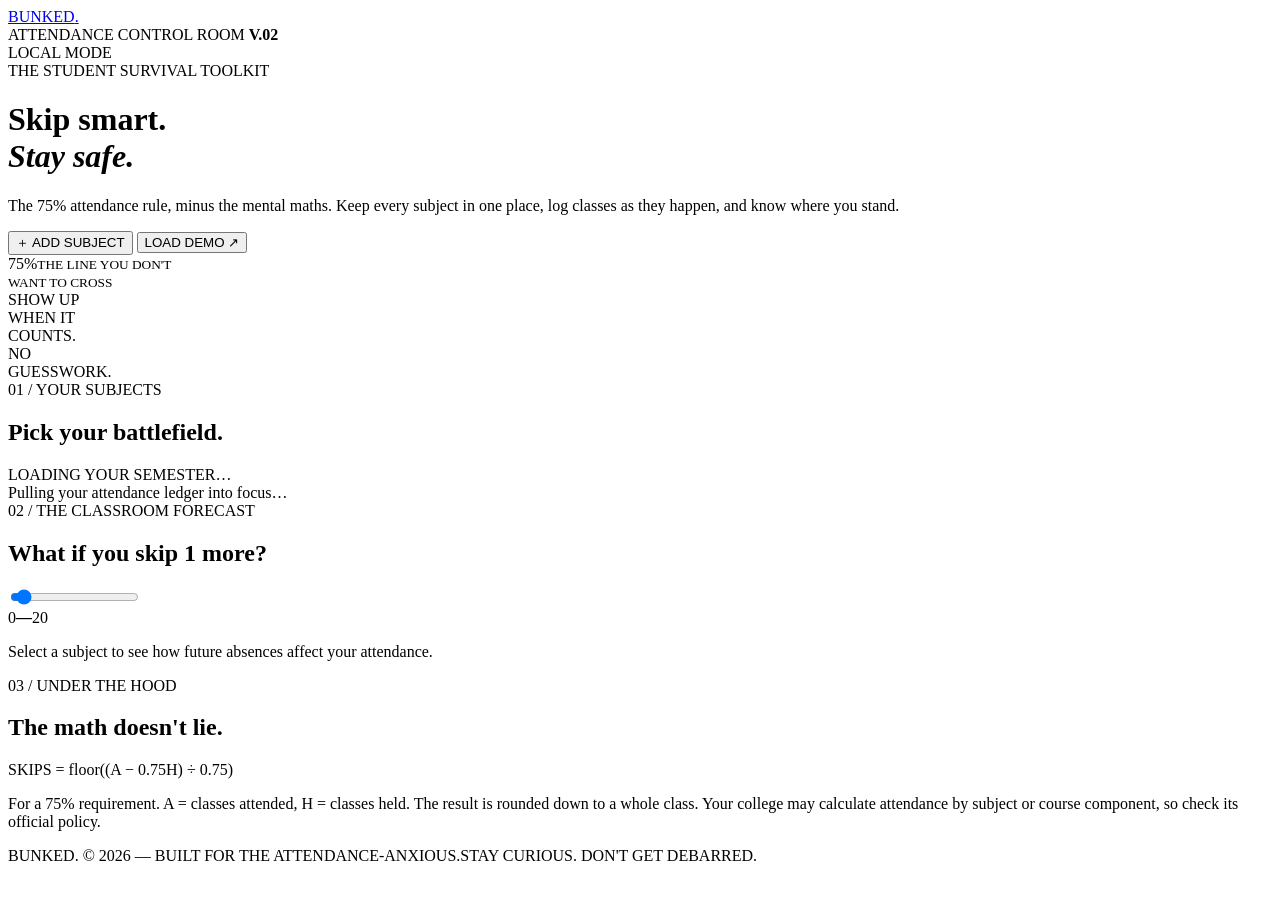
==== v2/templates/index.html @ 1c745c12 "v2.0.0: add full-stack attendance control room" ====
<!doctype html>
<html lang="en">
<head>
<meta charset="utf-8"><meta name="viewport" content="width=device-width,initial-scale=1">
<meta name="theme-color" content="#1e1e1c">
<title>BUNKED. — Attendance Control Room</title>
<link rel="preconnect" href="https://fonts.googleapis.com">
<link rel="preconnect" href="https://fonts.gstatic.com" crossorigin>
<link href="https://fonts.googleapis.com/css2?family=DM+Mono:wght@400;500&family=DM+Sans:wght@400;500;600;700;800&family=Space+Grotesk:wght@500;600;700&display=swap" rel="stylesheet">
<link rel="stylesheet" href="/static/style.css">
</head>
<body>
<div class="grain"></div>
<nav class="nav wrap">
  <a class="logo" href="/">BUNKED<span>.</span></a>
  <div class="navmeta">ATTENDANCE CONTROL ROOM <b>V.02</b></div>
  <span class="live"><i></i> LOCAL MODE</span>
</nav>
<header class="hero wrap">
  <div class="hero-copy">
    <div class="eyebrow">THE STUDENT SURVIVAL TOOLKIT</div>
    <h1>Skip smart.<br><em>Stay safe.</em></h1>
    <p>The 75% attendance rule, minus the mental maths. Keep every subject in one place, log classes as they happen, and know where you stand.</p>
    <button class="primary" id="addSubject">＋ ADD SUBJECT</button>
    <button class="quiet" id="demoBtn">LOAD DEMO ↗</button>
  </div>
  <div class="hero-art" aria-hidden="true">
    <div class="paper paper-one">75%<small>THE LINE YOU DON'T<br>WANT TO CROSS</small></div>
    <div class="paper paper-two">SHOW UP<br>WHEN IT<br>COUNTS.</div>
    <div class="scribble">NO<br>GUESSWORK.</div>
  </div>
</header>
<main class="wrap">
  <section class="section-head">
    <div><div class="eyebrow">01 / YOUR SUBJECTS</div><h2>Pick your battlefield.</h2></div>
    <div class="summary" id="summary">LOADING YOUR SEMESTER…</div>
  </section>
  <section id="subjectList" class="subject-grid">
    <div class="empty">Pulling your attendance ledger into focus…</div>
  </section>
  <section class="bottom-grid">
    <article class="darkcard">
      <div class="eyebrow">02 / THE CLASSROOM FORECAST</div>
      <h2>What if you skip <span id="forecastN">1</span> more?</h2>
      <input id="forecast" type="range" min="0" max="20" value="1">
      <div class="forecast-numbers"><span>0</span><strong id="forecastPct">—</strong><span>20</span></div>
      <p id="forecastVerdict">Select a subject to see how future absences affect your attendance.</p>
    </article>
    <article class="note-card">
      <div class="eyebrow">03 / UNDER THE HOOD</div>
      <h2>The math doesn't lie.</h2>
      <div class="equation">SKIPS = floor((A − 0.75H) ÷ 0.75)</div>
      <p>For a 75% requirement. A = classes attended, H = classes held. The result is rounded down to a whole class. Your college may calculate attendance by subject or course component, so check its official policy.</p>
    </article>
  </section>
  <footer class="footer"><span>BUNKED. © 2026 — BUILT FOR THE ATTENDANCE-ANXIOUS.</span><span>STAY CURIOUS. DON'T GET DEBARRED.</span></footer>
</main>
<div class="toast" id="toast" role="status"></div>
<script src="/static/app.js" defer></script>
</body>
</html>
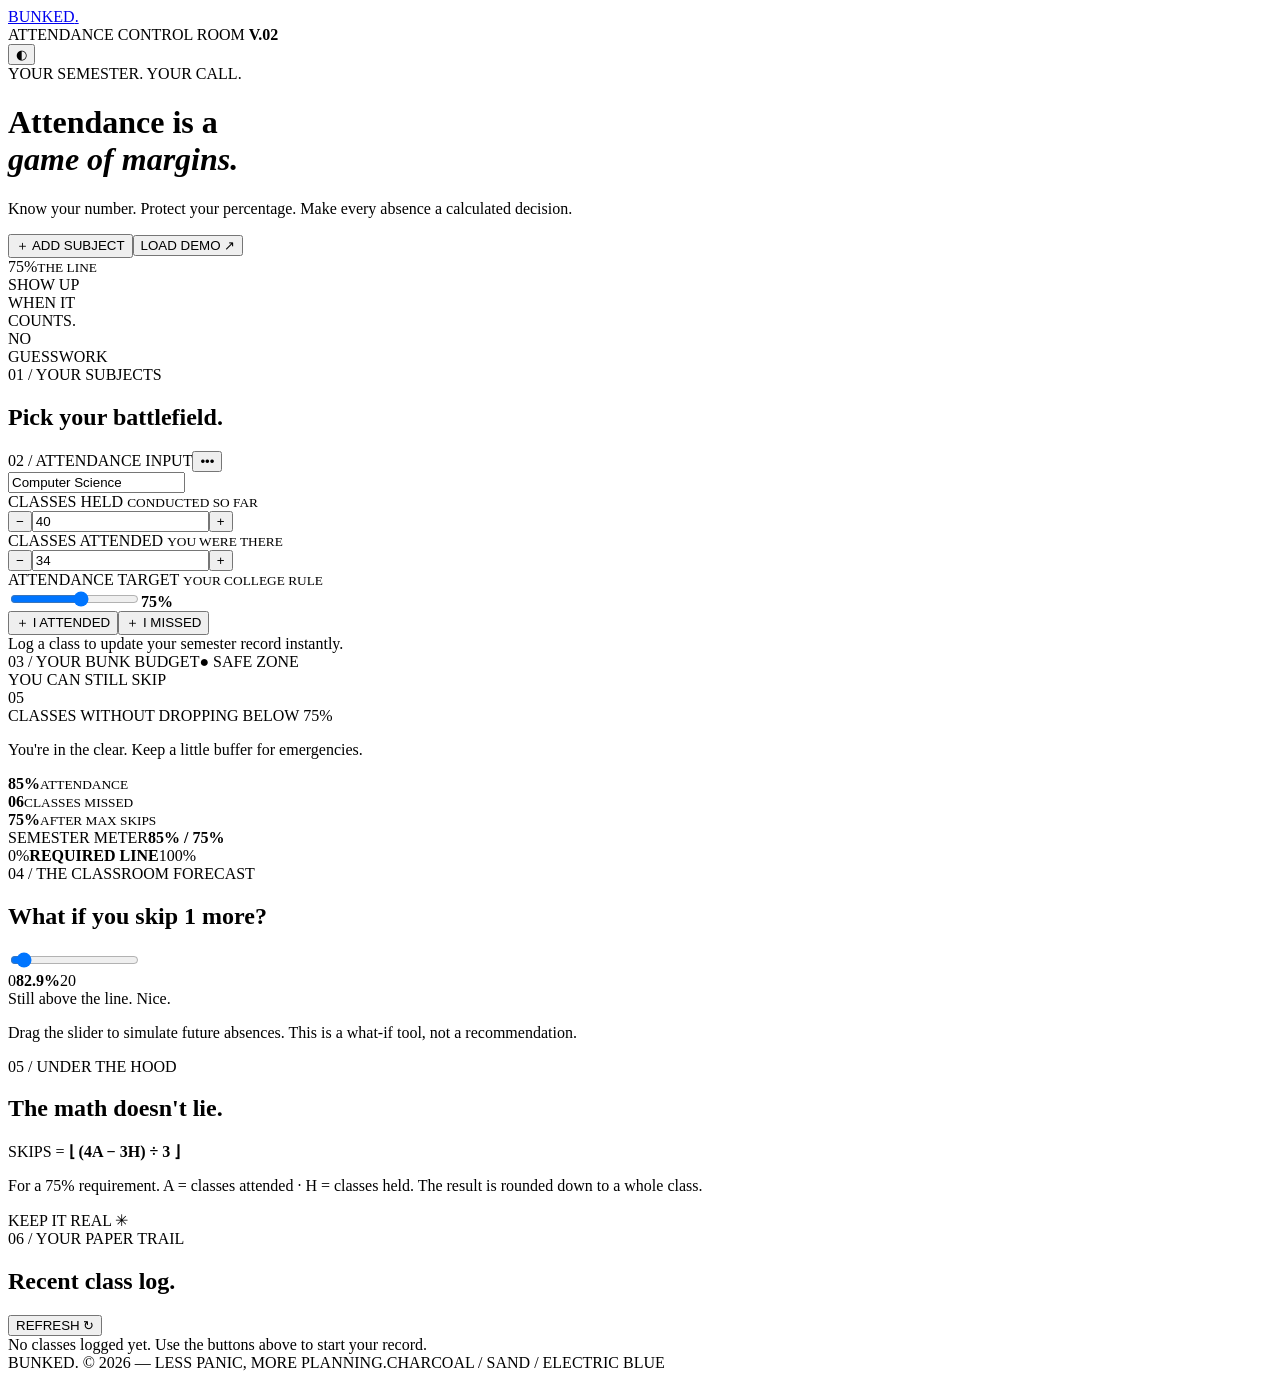
==== commit b4095e56: "v2.1.0: restore dashboard and fix subject creation" ====
--- a/v2/templates/index.html
+++ b/v2/templates/index.html
@@ -1,61 +1,16 @@
-<!doctype html>
-<html lang="en">
-<head>
-<meta charset="utf-8"><meta name="viewport" content="width=device-width,initial-scale=1">
-<meta name="theme-color" content="#1e1e1c">
-<title>BUNKED. — Attendance Control Room</title>
-<link rel="preconnect" href="https://fonts.googleapis.com">
-<link rel="preconnect" href="https://fonts.gstatic.com" crossorigin>
-<link href="https://fonts.googleapis.com/css2?family=DM+Mono:wght@400;500&family=DM+Sans:wght@400;500;600;700;800&family=Space+Grotesk:wght@500;600;700&display=swap" rel="stylesheet">
-<link rel="stylesheet" href="/static/style.css">
-</head>
-<body>
-<div class="grain"></div>
-<nav class="nav wrap">
-  <a class="logo" href="/">BUNKED<span>.</span></a>
-  <div class="navmeta">ATTENDANCE CONTROL ROOM <b>V.02</b></div>
-  <span class="live"><i></i> LOCAL MODE</span>
-</nav>
-<header class="hero wrap">
-  <div class="hero-copy">
-    <div class="eyebrow">THE STUDENT SURVIVAL TOOLKIT</div>
-    <h1>Skip smart.<br><em>Stay safe.</em></h1>
-    <p>The 75% attendance rule, minus the mental maths. Keep every subject in one place, log classes as they happen, and know where you stand.</p>
-    <button class="primary" id="addSubject">＋ ADD SUBJECT</button>
-    <button class="quiet" id="demoBtn">LOAD DEMO ↗</button>
-  </div>
-  <div class="hero-art" aria-hidden="true">
-    <div class="paper paper-one">75%<small>THE LINE YOU DON'T<br>WANT TO CROSS</small></div>
-    <div class="paper paper-two">SHOW UP<br>WHEN IT<br>COUNTS.</div>
-    <div class="scribble">NO<br>GUESSWORK.</div>
-  </div>
-</header>
+<!doctype html><html lang="en"><head><meta charset="utf-8"><meta name="viewport" content="width=device-width,initial-scale=1"><meta name="theme-color" content="#1E1E1C"><title>BUNKED. — Attendance Control Room</title><link rel="preconnect" href="https://fonts.googleapis.com"><link href="https://fonts.googleapis.com/css2?family=DM+Mono:wght@400;500&family=DM+Sans:wght@400;500;600;700;800;900&family=Space+Grotesk:wght@400;500;600;700&display=swap" rel="stylesheet"><link rel="stylesheet" href="/static/style.css"></head><body>
+<div class="grain"></div><nav class="nav wrap"><a class="logo" href="/">BUNKED<span>.</span></a><div class="navmeta"><i></i> ATTENDANCE CONTROL ROOM <b>V.02</b></div><button class="iconbtn" id="themeBtn" title="Toggle contrast">◐</button></nav>
+<header class="hero wrap"><div><div class="eyebrow">YOUR SEMESTER. YOUR CALL.</div><h1>Attendance is a<br><em>game of margins.</em></h1><p>Know your number. Protect your percentage. Make every absence a calculated decision.</p><div class="hero-actions"><button class="bluebtn" id="addSubject">＋ ADD SUBJECT</button><button class="textbtn" id="demoBtn">LOAD DEMO ↗</button></div></div><div class="hero-art"><div class="paper p1">75%<small>THE LINE</small></div><div class="paper p2">SHOW UP<br>WHEN IT<br>COUNTS.</div><div class="tape"></div><div class="scribble">NO<br>GUESSWORK</div></div></header>
 <main class="wrap">
-  <section class="section-head">
-    <div><div class="eyebrow">01 / YOUR SUBJECTS</div><h2>Pick your battlefield.</h2></div>
-    <div class="summary" id="summary">LOADING YOUR SEMESTER…</div>
-  </section>
-  <section id="subjectList" class="subject-grid">
-    <div class="empty">Pulling your attendance ledger into focus…</div>
-  </section>
-  <section class="bottom-grid">
-    <article class="darkcard">
-      <div class="eyebrow">02 / THE CLASSROOM FORECAST</div>
-      <h2>What if you skip <span id="forecastN">1</span> more?</h2>
-      <input id="forecast" type="range" min="0" max="20" value="1">
-      <div class="forecast-numbers"><span>0</span><strong id="forecastPct">—</strong><span>20</span></div>
-      <p id="forecastVerdict">Select a subject to see how future absences affect your attendance.</p>
-    </article>
-    <article class="note-card">
-      <div class="eyebrow">03 / UNDER THE HOOD</div>
-      <h2>The math doesn't lie.</h2>
-      <div class="equation">SKIPS = floor((A − 0.75H) ÷ 0.75)</div>
-      <p>For a 75% requirement. A = classes attended, H = classes held. The result is rounded down to a whole class. Your college may calculate attendance by subject or course component, so check its official policy.</p>
-    </article>
-  </section>
-  <footer class="footer"><span>BUNKED. © 2026 — BUILT FOR THE ATTENDANCE-ANXIOUS.</span><span>STAY CURIOUS. DON'T GET DEBARRED.</span></footer>
-</main>
-<div class="toast" id="toast" role="status"></div>
-<script src="/static/app.js" defer></script>
-</body>
-</html>+<section class="subjectbar"><div><div class="eyebrow">01 / YOUR SUBJECTS</div><h2>Pick your battlefield.</h2></div><div id="subjectTabs" class="tabs"></div></section>
+<section class="dashboard" id="dashboard">
+<article class="card editor"><div class="cardtop"><span>02 / ATTENDANCE INPUT</span><button class="dots" id="deleteSubject" title="Delete subject">•••</button></div><input id="subjectName" class="subjectname" value="Computer Science" aria-label="Subject name"><div class="field"><label>CLASSES HELD <small>CONDUCTED SO FAR</small></label><div class="stepper"><button data-change="held" data-delta="-1">−</button><input id="held" type="number" min="0" value="40"><button data-change="held" data-delta="1">+</button></div></div><div class="field"><label>CLASSES ATTENDED <small>YOU WERE THERE</small></label><div class="stepper"><button data-change="attended" data-delta="-1">−</button><input id="attended" type="number" min="0" value="34"><button data-change="attended" data-delta="1">+</button></div></div><div class="field targetfield"><label>ATTENDANCE TARGET <small>YOUR COLLEGE RULE</small></label><div class="targetrow"><input id="target" type="range" min="50" max="95" value="75"><strong id="targetVal">75%</strong></div></div><div class="logactions"><button class="present" id="presentBtn">＋ I ATTENDED</button><button class="absent" id="absentBtn">＋ I MISSED</button></div><div class="tiny">Log a class to update your semester record instantly.</div></article>
+<article class="card outcome"><div class="outtop"><span>03 / YOUR BUNK BUDGET</span><span class="status" id="status">● SAFE ZONE</span></div><div class="resultlabel" id="resultLabel">YOU CAN STILL SKIP</div><div class="number" id="bigNumber">05</div><div class="resultunit" id="resultUnit">CLASSES WITHOUT DROPPING BELOW 75%</div><p id="resultMessage">You're in the clear. Keep a little buffer for emergencies.</p><div class="stats"><div><b id="pct">85%</b><small>ATTENDANCE</small></div><div><b id="missed">06</b><small>CLASSES MISSED</small></div><div><b id="after">75%</b><small>AFTER MAX SKIPS</small></div></div><div class="meterhead"><span>SEMESTER METER</span><b id="meterText">85% / 75%</b></div><div class="meter"><i id="meterFill"></i><span></span></div><div class="meterlabels"><span>0%</span><b>REQUIRED LINE</b><span>100%</span></div></article>
+</section>
+<section class="lower">
+<article class="darkcard"><div class="eyebrow">04 / THE CLASSROOM FORECAST</div><h2>What if you skip <span id="forecastN">1</span> more?</h2><div class="forecastctrl"><input type="range" id="forecast" min="0" max="20" value="1"><div class="forecastnums"><span>0</span><strong id="forecastPct">82.9%</strong><span>20</span></div></div><div class="forecastverdict" id="forecastVerdict">Still above the line. Nice.</div><p>Drag the slider to simulate future absences. This is a what-if tool, not a recommendation.</p></article>
+<article class="darkcard formula"><div class="eyebrow">05 / UNDER THE HOOD</div><h2>The math doesn't lie.</h2><div class="equation">SKIPS = <b>⌊ (4A − 3H) ÷ 3 ⌋</b></div><p>For a 75% requirement. A = classes attended · H = classes held. The result is rounded down to a whole class.</p><div class="paperclip">KEEP IT REAL <span>✳</span></div></article>
+</section>
+<section class="historysection"><div><div class="eyebrow">06 / YOUR PAPER TRAIL</div><h2>Recent class log.</h2></div><button class="textbtn" id="refreshHistory">REFRESH ↻</button><div class="history" id="history"><div class="empty">No classes logged yet. Use the buttons above to start your record.</div></div></section>
+<footer><span>BUNKED. © 2026 — LESS PANIC, MORE PLANNING.</span><span>CHARCOAL / SAND / ELECTRIC BLUE</span></footer>
+</main><dialog id="addDialog"><form method="dialog" id="addForm"><div class="eyebrow">NEW SUBJECT</div><h2>Add to your semester.</h2><input id="newName" placeholder="e.g. Engineering Mathematics" maxlength="48" required><div class="dialogactions"><button class="textbtn" value="cancel">CANCEL</button><button class="bluebtn" id="createSubject" value="default">CREATE SUBJECT ↗</button></div></form></dialog><div class="toast" id="toast"></div><script src="/static/app.js"></script></body></html>
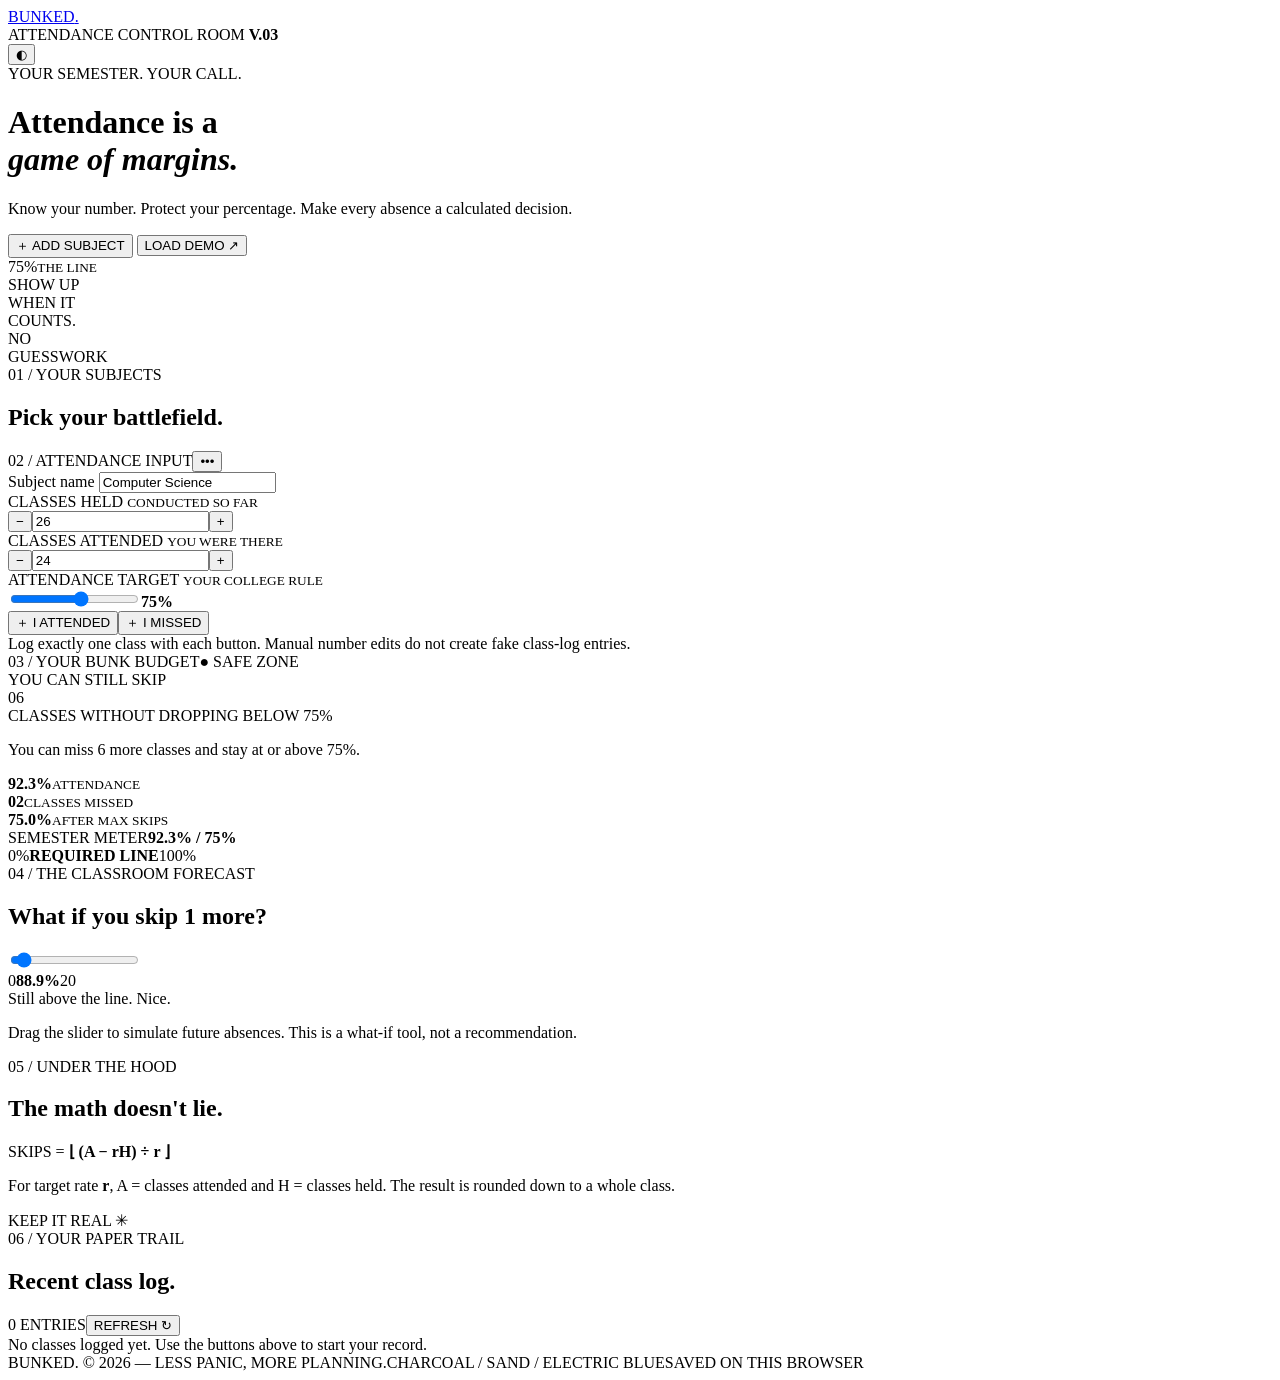
==== commit a1f6dd46: "v3.0.0: fix attendance ledger, subject dialog and full theme" ====
--- a/v2/templates/index.html
+++ b/v2/templates/index.html
@@ -1,16 +1,126 @@
-<!doctype html><html lang="en"><head><meta charset="utf-8"><meta name="viewport" content="width=device-width,initial-scale=1"><meta name="theme-color" content="#1E1E1C"><title>BUNKED. — Attendance Control Room</title><link rel="preconnect" href="https://fonts.googleapis.com"><link href="https://fonts.googleapis.com/css2?family=DM+Mono:wght@400;500&family=DM+Sans:wght@400;500;600;700;800;900&family=Space+Grotesk:wght@400;500;600;700&display=swap" rel="stylesheet"><link rel="stylesheet" href="/static/style.css"></head><body>
-<div class="grain"></div><nav class="nav wrap"><a class="logo" href="/">BUNKED<span>.</span></a><div class="navmeta"><i></i> ATTENDANCE CONTROL ROOM <b>V.02</b></div><button class="iconbtn" id="themeBtn" title="Toggle contrast">◐</button></nav>
-<header class="hero wrap"><div><div class="eyebrow">YOUR SEMESTER. YOUR CALL.</div><h1>Attendance is a<br><em>game of margins.</em></h1><p>Know your number. Protect your percentage. Make every absence a calculated decision.</p><div class="hero-actions"><button class="bluebtn" id="addSubject">＋ ADD SUBJECT</button><button class="textbtn" id="demoBtn">LOAD DEMO ↗</button></div></div><div class="hero-art"><div class="paper p1">75%<small>THE LINE</small></div><div class="paper p2">SHOW UP<br>WHEN IT<br>COUNTS.</div><div class="tape"></div><div class="scribble">NO<br>GUESSWORK</div></div></header>
-<main class="wrap">
-<section class="subjectbar"><div><div class="eyebrow">01 / YOUR SUBJECTS</div><h2>Pick your battlefield.</h2></div><div id="subjectTabs" class="tabs"></div></section>
-<section class="dashboard" id="dashboard">
-<article class="card editor"><div class="cardtop"><span>02 / ATTENDANCE INPUT</span><button class="dots" id="deleteSubject" title="Delete subject">•••</button></div><input id="subjectName" class="subjectname" value="Computer Science" aria-label="Subject name"><div class="field"><label>CLASSES HELD <small>CONDUCTED SO FAR</small></label><div class="stepper"><button data-change="held" data-delta="-1">−</button><input id="held" type="number" min="0" value="40"><button data-change="held" data-delta="1">+</button></div></div><div class="field"><label>CLASSES ATTENDED <small>YOU WERE THERE</small></label><div class="stepper"><button data-change="attended" data-delta="-1">−</button><input id="attended" type="number" min="0" value="34"><button data-change="attended" data-delta="1">+</button></div></div><div class="field targetfield"><label>ATTENDANCE TARGET <small>YOUR COLLEGE RULE</small></label><div class="targetrow"><input id="target" type="range" min="50" max="95" value="75"><strong id="targetVal">75%</strong></div></div><div class="logactions"><button class="present" id="presentBtn">＋ I ATTENDED</button><button class="absent" id="absentBtn">＋ I MISSED</button></div><div class="tiny">Log a class to update your semester record instantly.</div></article>
-<article class="card outcome"><div class="outtop"><span>03 / YOUR BUNK BUDGET</span><span class="status" id="status">● SAFE ZONE</span></div><div class="resultlabel" id="resultLabel">YOU CAN STILL SKIP</div><div class="number" id="bigNumber">05</div><div class="resultunit" id="resultUnit">CLASSES WITHOUT DROPPING BELOW 75%</div><p id="resultMessage">You're in the clear. Keep a little buffer for emergencies.</p><div class="stats"><div><b id="pct">85%</b><small>ATTENDANCE</small></div><div><b id="missed">06</b><small>CLASSES MISSED</small></div><div><b id="after">75%</b><small>AFTER MAX SKIPS</small></div></div><div class="meterhead"><span>SEMESTER METER</span><b id="meterText">85% / 75%</b></div><div class="meter"><i id="meterFill"></i><span></span></div><div class="meterlabels"><span>0%</span><b>REQUIRED LINE</b><span>100%</span></div></article>
-</section>
-<section class="lower">
-<article class="darkcard"><div class="eyebrow">04 / THE CLASSROOM FORECAST</div><h2>What if you skip <span id="forecastN">1</span> more?</h2><div class="forecastctrl"><input type="range" id="forecast" min="0" max="20" value="1"><div class="forecastnums"><span>0</span><strong id="forecastPct">82.9%</strong><span>20</span></div></div><div class="forecastverdict" id="forecastVerdict">Still above the line. Nice.</div><p>Drag the slider to simulate future absences. This is a what-if tool, not a recommendation.</p></article>
-<article class="darkcard formula"><div class="eyebrow">05 / UNDER THE HOOD</div><h2>The math doesn't lie.</h2><div class="equation">SKIPS = <b>⌊ (4A − 3H) ÷ 3 ⌋</b></div><p>For a 75% requirement. A = classes attended · H = classes held. The result is rounded down to a whole class.</p><div class="paperclip">KEEP IT REAL <span>✳</span></div></article>
-</section>
-<section class="historysection"><div><div class="eyebrow">06 / YOUR PAPER TRAIL</div><h2>Recent class log.</h2></div><button class="textbtn" id="refreshHistory">REFRESH ↻</button><div class="history" id="history"><div class="empty">No classes logged yet. Use the buttons above to start your record.</div></div></section>
-<footer><span>BUNKED. © 2026 — LESS PANIC, MORE PLANNING.</span><span>CHARCOAL / SAND / ELECTRIC BLUE</span></footer>
-</main><dialog id="addDialog"><form method="dialog" id="addForm"><div class="eyebrow">NEW SUBJECT</div><h2>Add to your semester.</h2><input id="newName" placeholder="e.g. Engineering Mathematics" maxlength="48" required><div class="dialogactions"><button class="textbtn" value="cancel">CANCEL</button><button class="bluebtn" id="createSubject" value="default">CREATE SUBJECT ↗</button></div></form></dialog><div class="toast" id="toast"></div><script src="/static/app.js"></script></body></html>+<!doctype html>
+<html lang="en">
+<head>
+  <meta charset="utf-8">
+  <meta name="viewport" content="width=device-width, initial-scale=1">
+  <meta name="theme-color" content="#1E1E1C">
+  <meta name="description" content="BUNKED — a smarter attendance tracker and bunk budget calculator.">
+  <title>BUNKED. — Attendance Control Room</title>
+  <link rel="preconnect" href="https://fonts.googleapis.com">
+  <link rel="preconnect" href="https://fonts.gstatic.com" crossorigin>
+  <link href="https://fonts.googleapis.com/css2?family=DM+Mono:wght@400;500&family=DM+Sans:wght@400;500;600;700;800;900&family=Space+Grotesk:wght@400;500;600;700&display=swap" rel="stylesheet">
+  <link rel="stylesheet" href="/static/style.css?v=3.0.0">
+</head>
+<body>
+  <div class="grain" aria-hidden="true"></div>
+  <nav class="nav wrap">
+    <a class="logo" href="/" aria-label="BUNKED home">BUNKED<span>.</span></a>
+    <div class="navmeta"><i></i> ATTENDANCE CONTROL ROOM <b>V.03</b></div>
+    <button class="iconbtn" id="themeBtn" type="button" aria-label="Switch to light mode" title="Switch theme">◐</button>
+  </nav>
+
+  <header class="hero wrap">
+    <div class="hero-copy">
+      <div class="eyebrow">YOUR SEMESTER. YOUR CALL.</div>
+      <h1>Attendance is a<br><em>game of margins.</em></h1>
+      <p>Know your number. Protect your percentage. Make every absence a calculated decision.</p>
+      <div class="hero-actions">
+        <button class="bluebtn" id="addSubject" type="button">＋ ADD SUBJECT</button>
+        <button class="textbtn" id="demoBtn" type="button">LOAD DEMO ↗</button>
+      </div>
+    </div>
+    <div class="hero-art" aria-label="75 percent attendance reminder">
+      <div class="paper p1">75%<small>THE LINE</small></div>
+      <div class="paper p2">SHOW UP<br>WHEN IT<br>COUNTS.</div>
+      <div class="tape"></div>
+      <div class="scribble">NO<br>GUESSWORK</div>
+    </div>
+  </header>
+
+  <main class="wrap">
+    <section class="subjectbar">
+      <div><div class="eyebrow">01 / YOUR SUBJECTS</div><h2>Pick your battlefield.</h2></div>
+      <div id="subjectTabs" class="tabs" aria-label="Your subjects"></div>
+    </section>
+
+    <section class="dashboard" id="dashboard">
+      <article class="card editor">
+        <div class="cardtop"><span>02 / ATTENDANCE INPUT</span><button class="dots" id="deleteSubject" type="button" title="Delete selected subject" aria-label="Delete selected subject">•••</button></div>
+        <label class="sr-only" for="subjectName">Subject name</label>
+        <input id="subjectName" class="subjectname" value="Computer Science" maxlength="48" aria-label="Subject name">
+        <div class="field">
+          <label for="held">CLASSES HELD <small>CONDUCTED SO FAR</small></label>
+          <div class="stepper"><button type="button" data-change="held" data-delta="-1" aria-label="Decrease classes held">−</button><input id="held" type="number" min="0" step="1" value="26"><button type="button" data-change="held" data-delta="1" aria-label="Increase classes held">+</button></div>
+        </div>
+        <div class="field">
+          <label for="attended">CLASSES ATTENDED <small>YOU WERE THERE</small></label>
+          <div class="stepper"><button type="button" data-change="attended" data-delta="-1" aria-label="Decrease classes attended">−</button><input id="attended" type="number" min="0" step="1" value="24"><button type="button" data-change="attended" data-delta="1" aria-label="Increase classes attended">+</button></div>
+        </div>
+        <div class="field targetfield">
+          <label for="target">ATTENDANCE TARGET <small>YOUR COLLEGE RULE</small></label>
+          <div class="targetrow"><input id="target" type="range" min="50" max="95" step="1" value="75"><strong id="targetVal">75%</strong></div>
+        </div>
+        <div class="logactions"><button class="present" id="presentBtn" type="button">＋ I ATTENDED</button><button class="absent" id="absentBtn" type="button">＋ I MISSED</button></div>
+        <div class="tiny">Log exactly one class with each button. Manual number edits do not create fake class-log entries.</div>
+      </article>
+
+      <article class="card outcome">
+        <div class="outtop"><span>03 / YOUR BUNK BUDGET</span><span class="status" id="status">● SAFE ZONE</span></div>
+        <div class="resultlabel" id="resultLabel">YOU CAN STILL SKIP</div>
+        <div class="number" id="bigNumber">06</div>
+        <div class="resultunit" id="resultUnit">CLASSES WITHOUT DROPPING BELOW 75%</div>
+        <p id="resultMessage">You can miss 6 more classes and stay at or above 75%.</p>
+        <div class="stats">
+          <div><b id="pct">92.3%</b><small>ATTENDANCE</small></div>
+          <div><b id="missed">02</b><small>CLASSES MISSED</small></div>
+          <div><b id="after">75.0%</b><small>AFTER MAX SKIPS</small></div>
+        </div>
+        <div class="meterhead"><span>SEMESTER METER</span><b id="meterText">92.3% / 75%</b></div>
+        <div class="meter"><i id="meterFill"></i><span></span></div>
+        <div class="meterlabels"><span>0%</span><b>REQUIRED LINE</b><span>100%</span></div>
+      </article>
+    </section>
+
+    <section class="lower">
+      <article class="darkcard forecastcard">
+        <div class="eyebrow">04 / THE CLASSROOM FORECAST</div>
+        <h2>What if you skip <span id="forecastN">1</span> more?</h2>
+        <div class="forecastctrl"><input type="range" id="forecast" min="0" max="20" value="1"><div class="forecastnums"><span>0</span><strong id="forecastPct">88.9%</strong><span>20</span></div></div>
+        <div class="forecastverdict" id="forecastVerdict">Still above the line. Nice.</div>
+        <p>Drag the slider to simulate future absences. This is a what-if tool, not a recommendation.</p>
+      </article>
+      <article class="darkcard formula">
+        <div class="eyebrow">05 / UNDER THE HOOD</div>
+        <h2>The math doesn't lie.</h2>
+        <div class="equation">SKIPS = <b>⌊ (A − rH) ÷ r ⌋</b></div>
+        <p>For target rate <b>r</b>, A = classes attended and H = classes held. The result is rounded down to a whole class.</p>
+        <div class="paperclip">KEEP IT REAL <span>✳</span></div>
+      </article>
+    </section>
+
+    <section class="historysection">
+      <div><div class="eyebrow">06 / YOUR PAPER TRAIL</div><h2>Recent class log.</h2></div>
+      <div class="historytools"><span id="historyCount">0 ENTRIES</span><button class="textbtn" id="refreshHistory" type="button">REFRESH ↻</button></div>
+      <div class="history" id="history" aria-live="polite"><div class="empty">No classes logged yet. Use the buttons above to start your record.</div></div>
+    </section>
+
+    <footer><span>BUNKED. © 2026 — LESS PANIC, MORE PLANNING.</span><span>CHARCOAL / SAND / ELECTRIC BLUE</span><span class="storage-note">SAVED ON THIS BROWSER</span></footer>
+  </main>
+
+  <dialog id="addDialog" aria-labelledby="dialogTitle">
+    <form id="addForm" novalidate>
+      <div class="eyebrow">NEW SUBJECT</div>
+      <h2 id="dialogTitle">Add to your semester.</h2>
+      <label class="sr-only" for="newName">New subject name</label>
+      <input id="newName" placeholder="e.g. Engineering Mathematics" maxlength="48" autocomplete="off" required>
+      <p class="formerror" id="formError" role="alert"></p>
+      <div class="dialogactions">
+        <button class="textbtn cancelbtn" id="cancelAdd" type="button">CANCEL</button>
+        <button class="bluebtn" id="createSubject" type="submit">CREATE SUBJECT ↗</button>
+      </div>
+    </form>
+  </dialog>
+  <div class="toast" id="toast" role="status" aria-live="polite"></div>
+  <script src="/static/app.js?v=3.0.0" defer></script>
+</body>
+</html>
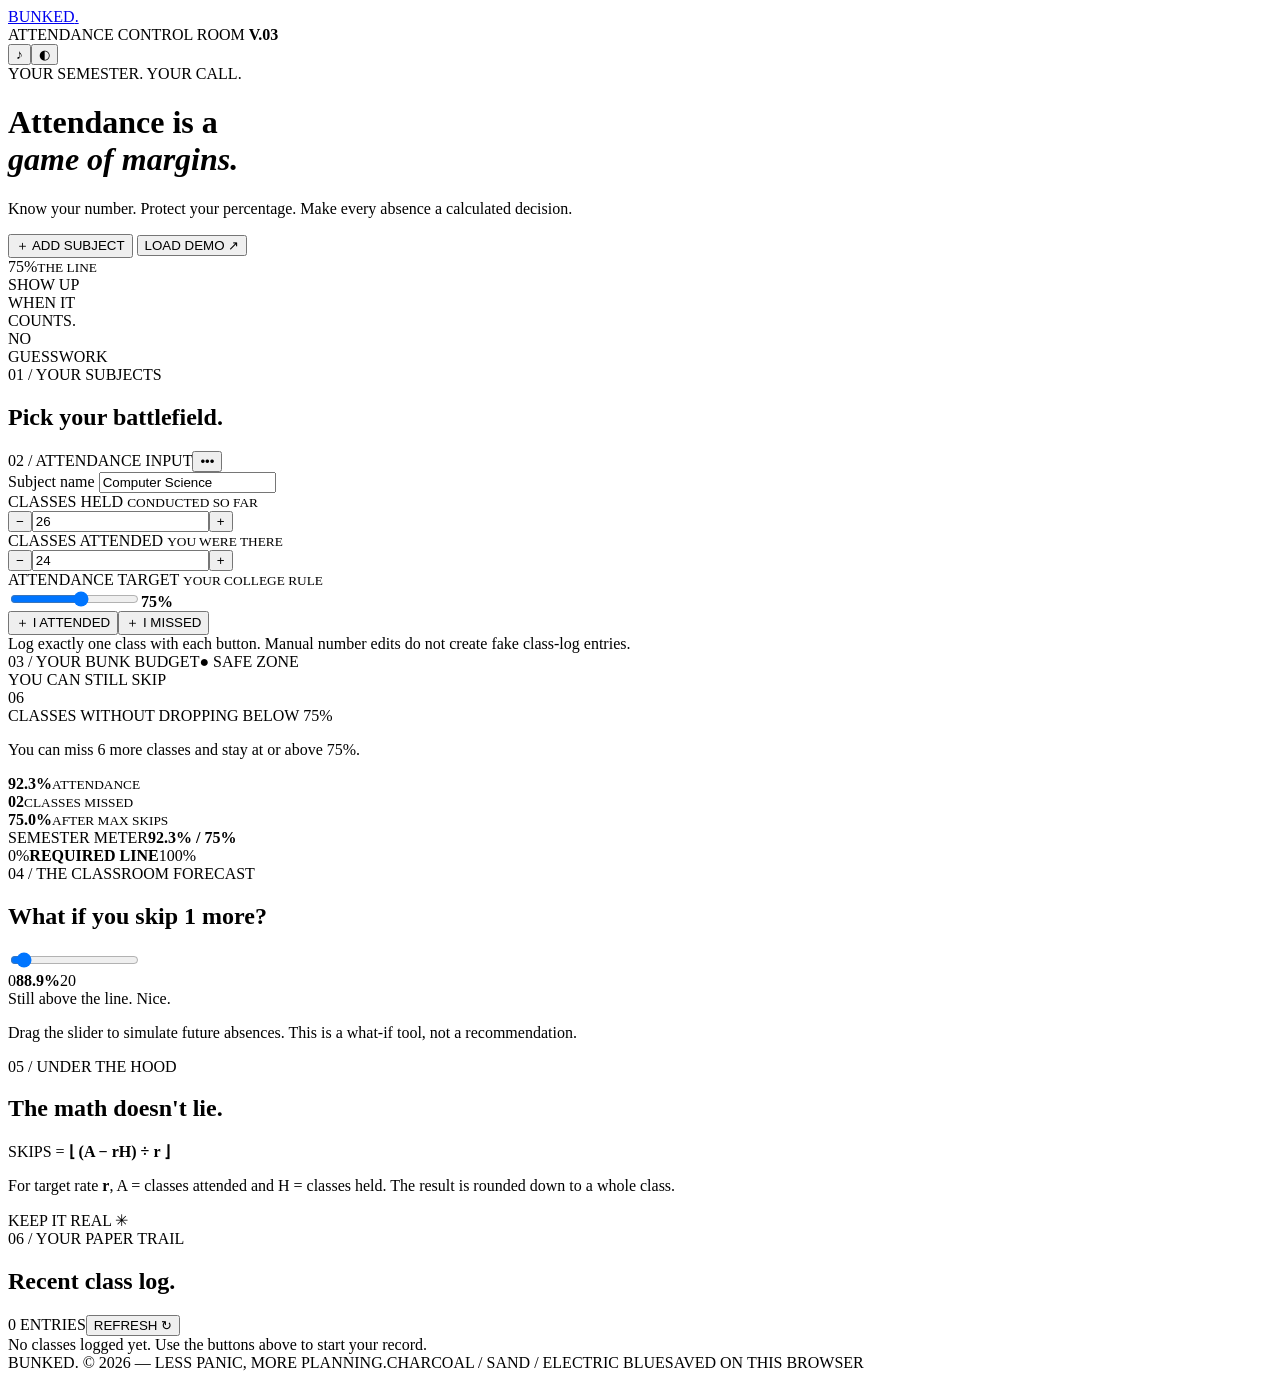
==== commit 9a6566b2: "v3.0.1: add tactile interface sounds and refined hover states" ====
--- a/v2/templates/index.html
+++ b/v2/templates/index.html
@@ -9,14 +9,14 @@
   <link rel="preconnect" href="https://fonts.googleapis.com">
   <link rel="preconnect" href="https://fonts.gstatic.com" crossorigin>
   <link href="https://fonts.googleapis.com/css2?family=DM+Mono:wght@400;500&family=DM+Sans:wght@400;500;600;700;800;900&family=Space+Grotesk:wght@400;500;600;700&display=swap" rel="stylesheet">
-  <link rel="stylesheet" href="/static/style.css?v=3.0.0">
+  <link rel="stylesheet" href="/static/style.css?v=3.0.1">
 </head>
 <body>
   <div class="grain" aria-hidden="true"></div>
   <nav class="nav wrap">
     <a class="logo" href="/" aria-label="BUNKED home">BUNKED<span>.</span></a>
     <div class="navmeta"><i></i> ATTENDANCE CONTROL ROOM <b>V.03</b></div>
-    <button class="iconbtn" id="themeBtn" type="button" aria-label="Switch to light mode" title="Switch theme">◐</button>
+    <div class="nav-controls"><button class="iconbtn soundbtn" id="soundBtn" type="button" aria-label="Turn interface sounds off" title="Interface sounds on">♪</button><button class="iconbtn" id="themeBtn" type="button" aria-label="Switch to light mode" title="Switch theme">◐</button></div>
   </nav>
 
   <header class="hero wrap">
@@ -121,6 +121,6 @@
     </form>
   </dialog>
   <div class="toast" id="toast" role="status" aria-live="polite"></div>
-  <script src="/static/app.js?v=3.0.0" defer></script>
+  <script src="/static/app.js?v=3.0.1" defer></script>
 </body>
 </html>
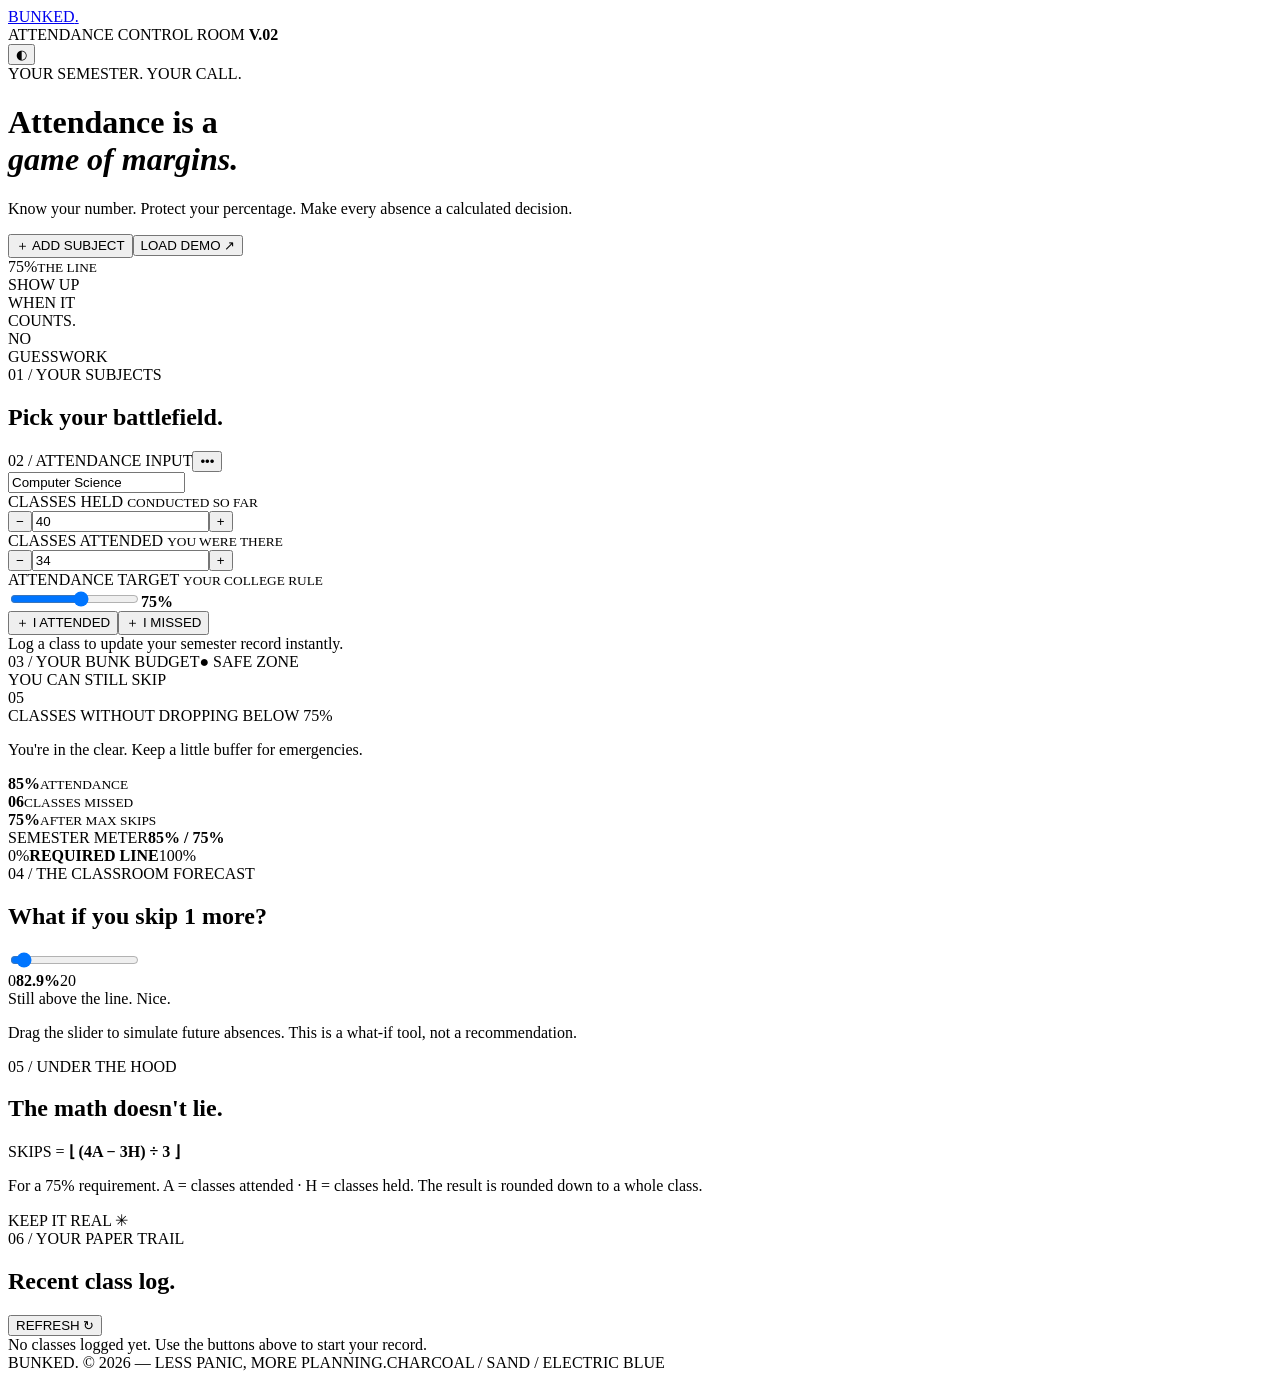
==== commit 6027b57e: "chore: separate V3 into its own folder and update live README links" ====
--- a/v2/templates/index.html
+++ b/v2/templates/index.html
@@ -1,126 +1,16 @@
-<!doctype html>
-<html lang="en">
-<head>
-  <meta charset="utf-8">
-  <meta name="viewport" content="width=device-width, initial-scale=1">
-  <meta name="theme-color" content="#1E1E1C">
-  <meta name="description" content="BUNKED — a smarter attendance tracker and bunk budget calculator.">
-  <title>BUNKED. — Attendance Control Room</title>
-  <link rel="preconnect" href="https://fonts.googleapis.com">
-  <link rel="preconnect" href="https://fonts.gstatic.com" crossorigin>
-  <link href="https://fonts.googleapis.com/css2?family=DM+Mono:wght@400;500&family=DM+Sans:wght@400;500;600;700;800;900&family=Space+Grotesk:wght@400;500;600;700&display=swap" rel="stylesheet">
-  <link rel="stylesheet" href="/static/style.css?v=3.0.1">
-</head>
-<body>
-  <div class="grain" aria-hidden="true"></div>
-  <nav class="nav wrap">
-    <a class="logo" href="/" aria-label="BUNKED home">BUNKED<span>.</span></a>
-    <div class="navmeta"><i></i> ATTENDANCE CONTROL ROOM <b>V.03</b></div>
-    <div class="nav-controls"><button class="iconbtn soundbtn" id="soundBtn" type="button" aria-label="Turn interface sounds off" title="Interface sounds on">♪</button><button class="iconbtn" id="themeBtn" type="button" aria-label="Switch to light mode" title="Switch theme">◐</button></div>
-  </nav>
-
-  <header class="hero wrap">
-    <div class="hero-copy">
-      <div class="eyebrow">YOUR SEMESTER. YOUR CALL.</div>
-      <h1>Attendance is a<br><em>game of margins.</em></h1>
-      <p>Know your number. Protect your percentage. Make every absence a calculated decision.</p>
-      <div class="hero-actions">
-        <button class="bluebtn" id="addSubject" type="button">＋ ADD SUBJECT</button>
-        <button class="textbtn" id="demoBtn" type="button">LOAD DEMO ↗</button>
-      </div>
-    </div>
-    <div class="hero-art" aria-label="75 percent attendance reminder">
-      <div class="paper p1">75%<small>THE LINE</small></div>
-      <div class="paper p2">SHOW UP<br>WHEN IT<br>COUNTS.</div>
-      <div class="tape"></div>
-      <div class="scribble">NO<br>GUESSWORK</div>
-    </div>
-  </header>
-
-  <main class="wrap">
-    <section class="subjectbar">
-      <div><div class="eyebrow">01 / YOUR SUBJECTS</div><h2>Pick your battlefield.</h2></div>
-      <div id="subjectTabs" class="tabs" aria-label="Your subjects"></div>
-    </section>
-
-    <section class="dashboard" id="dashboard">
-      <article class="card editor">
-        <div class="cardtop"><span>02 / ATTENDANCE INPUT</span><button class="dots" id="deleteSubject" type="button" title="Delete selected subject" aria-label="Delete selected subject">•••</button></div>
-        <label class="sr-only" for="subjectName">Subject name</label>
-        <input id="subjectName" class="subjectname" value="Computer Science" maxlength="48" aria-label="Subject name">
-        <div class="field">
-          <label for="held">CLASSES HELD <small>CONDUCTED SO FAR</small></label>
-          <div class="stepper"><button type="button" data-change="held" data-delta="-1" aria-label="Decrease classes held">−</button><input id="held" type="number" min="0" step="1" value="26"><button type="button" data-change="held" data-delta="1" aria-label="Increase classes held">+</button></div>
-        </div>
-        <div class="field">
-          <label for="attended">CLASSES ATTENDED <small>YOU WERE THERE</small></label>
-          <div class="stepper"><button type="button" data-change="attended" data-delta="-1" aria-label="Decrease classes attended">−</button><input id="attended" type="number" min="0" step="1" value="24"><button type="button" data-change="attended" data-delta="1" aria-label="Increase classes attended">+</button></div>
-        </div>
-        <div class="field targetfield">
-          <label for="target">ATTENDANCE TARGET <small>YOUR COLLEGE RULE</small></label>
-          <div class="targetrow"><input id="target" type="range" min="50" max="95" step="1" value="75"><strong id="targetVal">75%</strong></div>
-        </div>
-        <div class="logactions"><button class="present" id="presentBtn" type="button">＋ I ATTENDED</button><button class="absent" id="absentBtn" type="button">＋ I MISSED</button></div>
-        <div class="tiny">Log exactly one class with each button. Manual number edits do not create fake class-log entries.</div>
-      </article>
-
-      <article class="card outcome">
-        <div class="outtop"><span>03 / YOUR BUNK BUDGET</span><span class="status" id="status">● SAFE ZONE</span></div>
-        <div class="resultlabel" id="resultLabel">YOU CAN STILL SKIP</div>
-        <div class="number" id="bigNumber">06</div>
-        <div class="resultunit" id="resultUnit">CLASSES WITHOUT DROPPING BELOW 75%</div>
-        <p id="resultMessage">You can miss 6 more classes and stay at or above 75%.</p>
-        <div class="stats">
-          <div><b id="pct">92.3%</b><small>ATTENDANCE</small></div>
-          <div><b id="missed">02</b><small>CLASSES MISSED</small></div>
-          <div><b id="after">75.0%</b><small>AFTER MAX SKIPS</small></div>
-        </div>
-        <div class="meterhead"><span>SEMESTER METER</span><b id="meterText">92.3% / 75%</b></div>
-        <div class="meter"><i id="meterFill"></i><span></span></div>
-        <div class="meterlabels"><span>0%</span><b>REQUIRED LINE</b><span>100%</span></div>
-      </article>
-    </section>
-
-    <section class="lower">
-      <article class="darkcard forecastcard">
-        <div class="eyebrow">04 / THE CLASSROOM FORECAST</div>
-        <h2>What if you skip <span id="forecastN">1</span> more?</h2>
-        <div class="forecastctrl"><input type="range" id="forecast" min="0" max="20" value="1"><div class="forecastnums"><span>0</span><strong id="forecastPct">88.9%</strong><span>20</span></div></div>
-        <div class="forecastverdict" id="forecastVerdict">Still above the line. Nice.</div>
-        <p>Drag the slider to simulate future absences. This is a what-if tool, not a recommendation.</p>
-      </article>
-      <article class="darkcard formula">
-        <div class="eyebrow">05 / UNDER THE HOOD</div>
-        <h2>The math doesn't lie.</h2>
-        <div class="equation">SKIPS = <b>⌊ (A − rH) ÷ r ⌋</b></div>
-        <p>For target rate <b>r</b>, A = classes attended and H = classes held. The result is rounded down to a whole class.</p>
-        <div class="paperclip">KEEP IT REAL <span>✳</span></div>
-      </article>
-    </section>
-
-    <section class="historysection">
-      <div><div class="eyebrow">06 / YOUR PAPER TRAIL</div><h2>Recent class log.</h2></div>
-      <div class="historytools"><span id="historyCount">0 ENTRIES</span><button class="textbtn" id="refreshHistory" type="button">REFRESH ↻</button></div>
-      <div class="history" id="history" aria-live="polite"><div class="empty">No classes logged yet. Use the buttons above to start your record.</div></div>
-    </section>
-
-    <footer><span>BUNKED. © 2026 — LESS PANIC, MORE PLANNING.</span><span>CHARCOAL / SAND / ELECTRIC BLUE</span><span class="storage-note">SAVED ON THIS BROWSER</span></footer>
-  </main>
-
-  <dialog id="addDialog" aria-labelledby="dialogTitle">
-    <form id="addForm" novalidate>
-      <div class="eyebrow">NEW SUBJECT</div>
-      <h2 id="dialogTitle">Add to your semester.</h2>
-      <label class="sr-only" for="newName">New subject name</label>
-      <input id="newName" placeholder="e.g. Engineering Mathematics" maxlength="48" autocomplete="off" required>
-      <p class="formerror" id="formError" role="alert"></p>
-      <div class="dialogactions">
-        <button class="textbtn cancelbtn" id="cancelAdd" type="button">CANCEL</button>
-        <button class="bluebtn" id="createSubject" type="submit">CREATE SUBJECT ↗</button>
-      </div>
-    </form>
-  </dialog>
-  <div class="toast" id="toast" role="status" aria-live="polite"></div>
-  <script src="/static/app.js?v=3.0.1" defer></script>
-</body>
-</html>
+<!doctype html><html lang="en"><head><meta charset="utf-8"><meta name="viewport" content="width=device-width,initial-scale=1"><meta name="theme-color" content="#1E1E1C"><title>BUNKED. — Attendance Control Room</title><link rel="preconnect" href="https://fonts.googleapis.com"><link href="https://fonts.googleapis.com/css2?family=DM+Mono:wght@400;500&family=DM+Sans:wght@400;500;600;700;800;900&family=Space+Grotesk:wght@400;500;600;700&display=swap" rel="stylesheet"><link rel="stylesheet" href="/static/style.css"></head><body>
+<div class="grain"></div><nav class="nav wrap"><a class="logo" href="/">BUNKED<span>.</span></a><div class="navmeta"><i></i> ATTENDANCE CONTROL ROOM <b>V.02</b></div><button class="iconbtn" id="themeBtn" title="Toggle contrast">◐</button></nav>
+<header class="hero wrap"><div><div class="eyebrow">YOUR SEMESTER. YOUR CALL.</div><h1>Attendance is a<br><em>game of margins.</em></h1><p>Know your number. Protect your percentage. Make every absence a calculated decision.</p><div class="hero-actions"><button class="bluebtn" id="addSubject">＋ ADD SUBJECT</button><button class="textbtn" id="demoBtn">LOAD DEMO ↗</button></div></div><div class="hero-art"><div class="paper p1">75%<small>THE LINE</small></div><div class="paper p2">SHOW UP<br>WHEN IT<br>COUNTS.</div><div class="tape"></div><div class="scribble">NO<br>GUESSWORK</div></div></header>
+<main class="wrap">
+<section class="subjectbar"><div><div class="eyebrow">01 / YOUR SUBJECTS</div><h2>Pick your battlefield.</h2></div><div id="subjectTabs" class="tabs"></div></section>
+<section class="dashboard" id="dashboard">
+<article class="card editor"><div class="cardtop"><span>02 / ATTENDANCE INPUT</span><button class="dots" id="deleteSubject" title="Delete subject">•••</button></div><input id="subjectName" class="subjectname" value="Computer Science" aria-label="Subject name"><div class="field"><label>CLASSES HELD <small>CONDUCTED SO FAR</small></label><div class="stepper"><button data-change="held" data-delta="-1">−</button><input id="held" type="number" min="0" value="40"><button data-change="held" data-delta="1">+</button></div></div><div class="field"><label>CLASSES ATTENDED <small>YOU WERE THERE</small></label><div class="stepper"><button data-change="attended" data-delta="-1">−</button><input id="attended" type="number" min="0" value="34"><button data-change="attended" data-delta="1">+</button></div></div><div class="field targetfield"><label>ATTENDANCE TARGET <small>YOUR COLLEGE RULE</small></label><div class="targetrow"><input id="target" type="range" min="50" max="95" value="75"><strong id="targetVal">75%</strong></div></div><div class="logactions"><button class="present" id="presentBtn">＋ I ATTENDED</button><button class="absent" id="absentBtn">＋ I MISSED</button></div><div class="tiny">Log a class to update your semester record instantly.</div></article>
+<article class="card outcome"><div class="outtop"><span>03 / YOUR BUNK BUDGET</span><span class="status" id="status">● SAFE ZONE</span></div><div class="resultlabel" id="resultLabel">YOU CAN STILL SKIP</div><div class="number" id="bigNumber">05</div><div class="resultunit" id="resultUnit">CLASSES WITHOUT DROPPING BELOW 75%</div><p id="resultMessage">You're in the clear. Keep a little buffer for emergencies.</p><div class="stats"><div><b id="pct">85%</b><small>ATTENDANCE</small></div><div><b id="missed">06</b><small>CLASSES MISSED</small></div><div><b id="after">75%</b><small>AFTER MAX SKIPS</small></div></div><div class="meterhead"><span>SEMESTER METER</span><b id="meterText">85% / 75%</b></div><div class="meter"><i id="meterFill"></i><span></span></div><div class="meterlabels"><span>0%</span><b>REQUIRED LINE</b><span>100%</span></div></article>
+</section>
+<section class="lower">
+<article class="darkcard"><div class="eyebrow">04 / THE CLASSROOM FORECAST</div><h2>What if you skip <span id="forecastN">1</span> more?</h2><div class="forecastctrl"><input type="range" id="forecast" min="0" max="20" value="1"><div class="forecastnums"><span>0</span><strong id="forecastPct">82.9%</strong><span>20</span></div></div><div class="forecastverdict" id="forecastVerdict">Still above the line. Nice.</div><p>Drag the slider to simulate future absences. This is a what-if tool, not a recommendation.</p></article>
+<article class="darkcard formula"><div class="eyebrow">05 / UNDER THE HOOD</div><h2>The math doesn't lie.</h2><div class="equation">SKIPS = <b>⌊ (4A − 3H) ÷ 3 ⌋</b></div><p>For a 75% requirement. A = classes attended · H = classes held. The result is rounded down to a whole class.</p><div class="paperclip">KEEP IT REAL <span>✳</span></div></article>
+</section>
+<section class="historysection"><div><div class="eyebrow">06 / YOUR PAPER TRAIL</div><h2>Recent class log.</h2></div><button class="textbtn" id="refreshHistory">REFRESH ↻</button><div class="history" id="history"><div class="empty">No classes logged yet. Use the buttons above to start your record.</div></div></section>
+<footer><span>BUNKED. © 2026 — LESS PANIC, MORE PLANNING.</span><span>CHARCOAL / SAND / ELECTRIC BLUE</span></footer>
+</main><dialog id="addDialog"><form method="dialog" id="addForm"><div class="eyebrow">NEW SUBJECT</div><h2>Add to your semester.</h2><input id="newName" placeholder="e.g. Engineering Mathematics" maxlength="48" required><div class="dialogactions"><button class="textbtn" value="cancel">CANCEL</button><button class="bluebtn" id="createSubject" value="default">CREATE SUBJECT ↗</button></div></form></dialog><div class="toast" id="toast"></div><script src="/static/app.js"></script></body></html>
